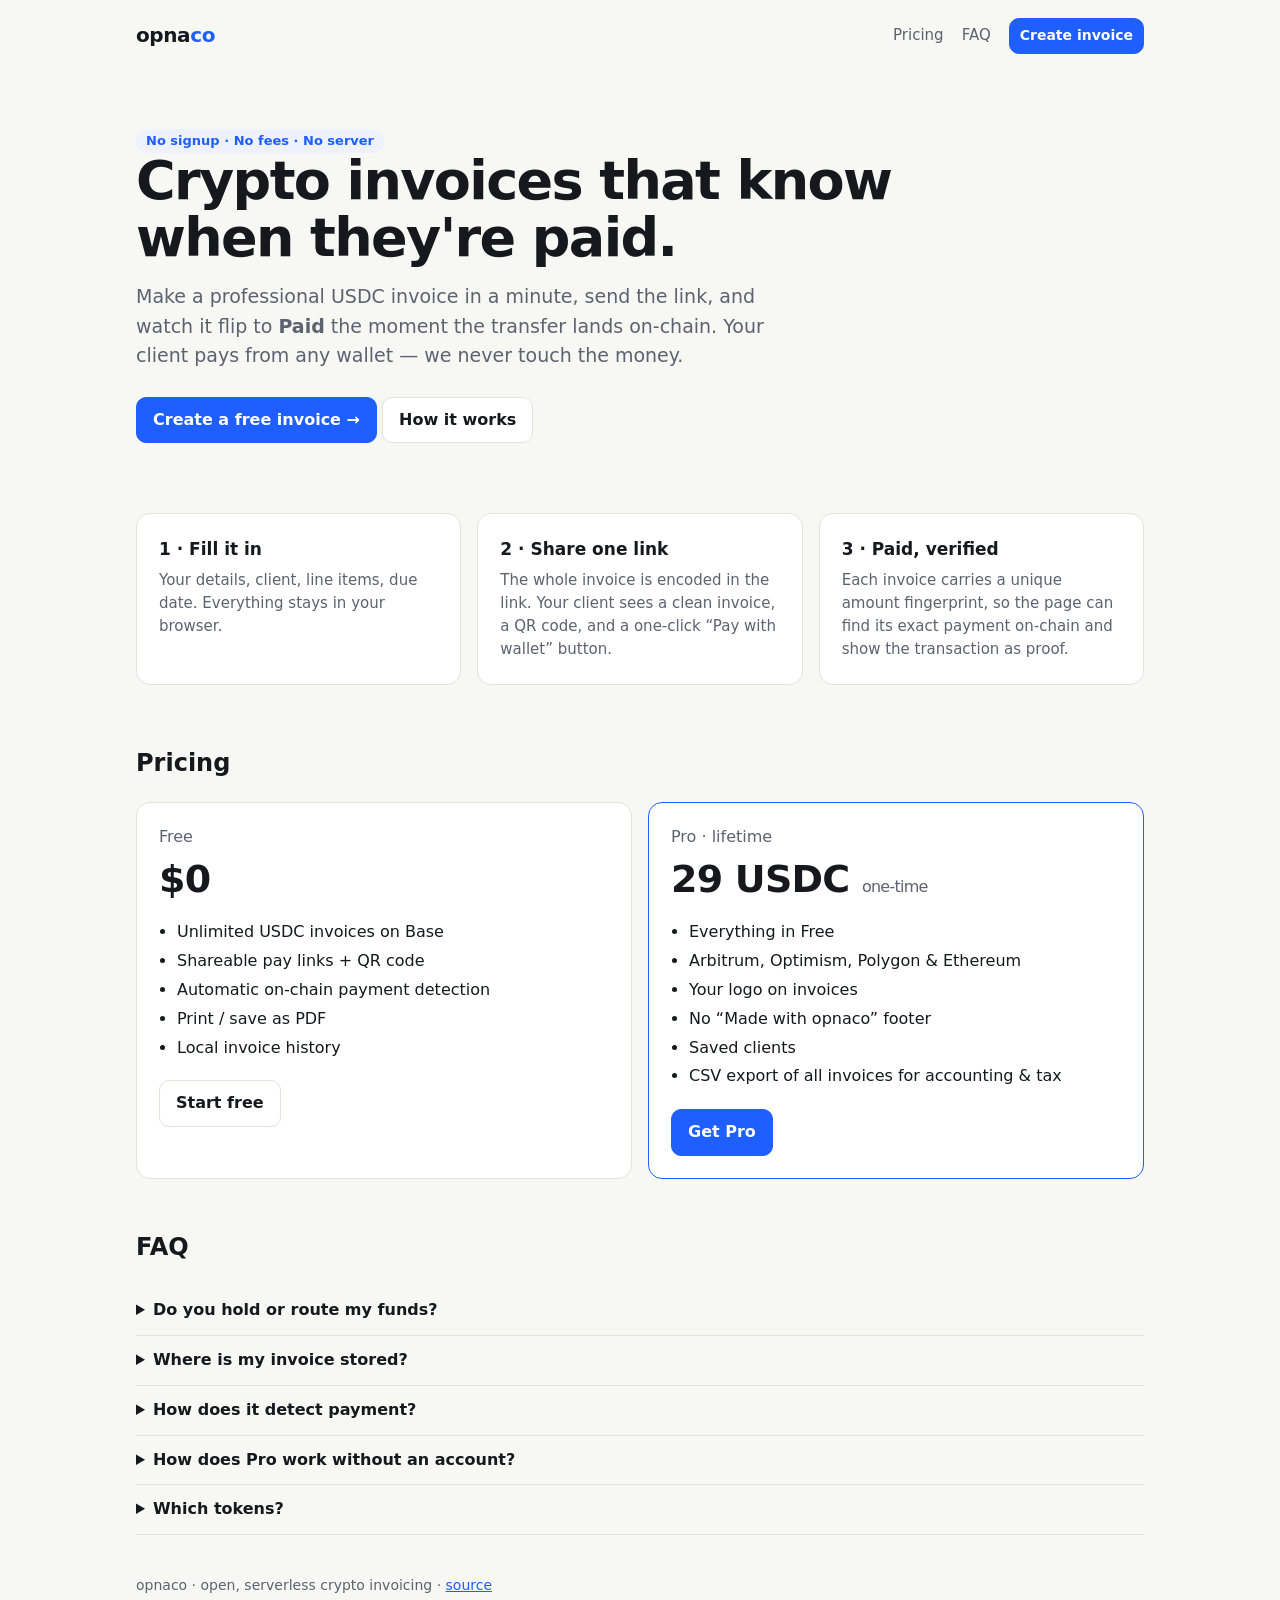
==== index.html @ 213681d4 "opnaco Invoice v1: serverless USDC invoices with on-chain payment detection Co-Authored-By: Claude O" ====
<!doctype html>
<html lang="en">
<head>
<meta charset="utf-8"><meta name="viewport" content="width=device-width,initial-scale=1">
<title>opnaco Invoice — crypto invoices that know when they're paid</title>
<meta name="description" content="Free USDC invoice generator for freelancers and DAOs. Share a link, get paid on Base, Arbitrum, Optimism, Polygon or Ethereum, and see payment confirmed on-chain automatically. No signup, no server, no fees.">
<link rel="stylesheet" href="style.css">
<style>
  .hero { padding: 56px 0 40px; }
  .hero h1 { font-size: clamp(32px, 6vw, 54px); line-height: 1.05; letter-spacing: -0.03em; margin: 0 0 16px; max-width: 760px; }
  .hero p { font-size: 19px; color: var(--muted); max-width: 640px; margin: 0 0 26px; }
  .feats { display: grid; grid-template-columns: repeat(3, 1fr); gap: 16px; margin: 30px 0 60px; }
  .feats h3 { margin: 0 0 6px; font-size: 17px; }
  .feats p { margin: 0; color: var(--muted); font-size: 15px; }
  .plans { display: grid; grid-template-columns: 1fr 1fr; gap: 16px; }
  .plans ul { padding-left: 18px; margin: 12px 0 20px; } .plans li { margin: 4px 0; }
  .price { font-size: 38px; font-weight: 800; letter-spacing: -0.02em; }
  @media (max-width: 720px) { .feats, .plans { grid-template-columns: 1fr; } }
  details { border-bottom: 1px solid var(--line); padding: 12px 0; } summary { font-weight: 600; cursor: pointer; }
</style>
</head>
<body>
<div class="wrap">
  <header class="top"><a class="logo" href="./">opna<span>co</span></a><nav><a href="#pricing">Pricing</a><a href="#faq">FAQ</a><a class="btn primary sm" href="app.html">Create invoice</a></nav></header>

  <section class="hero">
    <span class="pill">No signup · No fees · No server</span>
    <h1>Crypto invoices that know when they're paid.</h1>
    <p>Make a professional USDC invoice in a minute, send the link, and watch it flip to <b>Paid</b> the moment the transfer lands on-chain. Your client pays from any wallet — we never touch the money.</p>
    <a class="btn primary" href="app.html">Create a free invoice →</a>
    <a class="btn" href="#how">How it works</a>
  </section>

  <section class="feats" id="how">
    <div class="card"><h3>1 · Fill it in</h3><p>Your details, client, line items, due date. Everything stays in your browser.</p></div>
    <div class="card"><h3>2 · Share one link</h3><p>The whole invoice is encoded in the link. Your client sees a clean invoice, a QR code, and a one-click “Pay with wallet” button.</p></div>
    <div class="card"><h3>3 · Paid, verified</h3><p>Each invoice carries a unique amount fingerprint, so the page can find its exact payment on-chain and show the transaction as proof.</p></div>
  </section>

  <section id="pricing">
    <h2>Pricing</h2>
    <div class="plans">
      <div class="card">
        <div class="muted">Free</div><div class="price">$0</div>
        <ul><li>Unlimited USDC invoices on Base</li><li>Shareable pay links + QR code</li><li>Automatic on-chain payment detection</li><li>Print / save as PDF</li><li>Local invoice history</li></ul>
        <a class="btn" href="app.html">Start free</a>
      </div>
      <div class="card" style="border-color: var(--accent)">
        <div class="muted">Pro · lifetime</div><div class="price">29 USDC <span class="muted" style="font-size:16px;font-weight:500">one-time</span></div>
        <ul><li>Everything in Free</li><li>Arbitrum, Optimism, Polygon & Ethereum</li><li>Your logo on invoices</li><li>No “Made with opnaco” footer</li><li>Saved clients</li><li>CSV export of all invoices for accounting & tax</li></ul>
        <a class="btn primary" href="app.html#pro">Get Pro</a>
      </div>
    </div>
  </section>

  <section id="faq" style="margin-top:50px">
    <h2>FAQ</h2>
    <details><summary>Do you hold or route my funds?</summary><p class="muted">No. Payments go straight from your client's wallet to yours. opnaco is a static web page; there is no backend that could touch money or data.</p></details>
    <details><summary>Where is my invoice stored?</summary><p class="muted">In the link itself (compressed into the URL fragment, which browsers never send to servers) and in your browser's local storage for your history.</p></details>
    <details><summary>How does it detect payment?</summary><p class="muted">Every invoice amount gets a tiny unique fingerprint in its last decimals (e.g. 1,500.003417 USDC). The page asks a public RPC node for USDC transfers to your address since the invoice was created and matches that exact amount.</p></details>
    <details><summary>How does Pro work without an account?</summary><p class="muted">Send 29 USDC to the opnaco treasury from any wallet, then paste the transaction hash. The app verifies it on-chain and unlocks Pro in that browser. Keep the hash — it's your license and works on any device.</p></details>
    <details><summary>Which tokens?</summary><p class="muted">Native USDC (Circle) on Base, Arbitrum, Optimism, Polygon and Ethereum.</p></details>
  </section>

  <footer class="foot">opnaco · open, serverless crypto invoicing · <a href="https://github.com/">source</a></footer>
</div>
</body>
</html>
---- style.css ----
:root {
  --bg: #f7f7f4; --surface: #ffffff; --ink: #16181d; --muted: #5d6270; --line: #e3e3dc;
  --accent: #1f5eff; --accent-ink: #ffffff; --ok: #0f8a4b; --warn: #b26a00; --soft: #eef2ff;
  --radius: 10px; --mono: ui-monospace, SFMono-Regular, Menlo, Consolas, monospace;
}
@media (prefers-color-scheme: dark) {
  :root:not([data-theme="light"]) {
    --bg: #0f1115; --surface: #171a21; --ink: #eceef3; --muted: #9aa1b2; --line: #2a2f3a;
    --accent: #6d95ff; --accent-ink: #0b0d12; --ok: #3ccf86; --warn: #f0a640; --soft: #1b2235;
  }
}
* { box-sizing: border-box; }
body { margin: 0; background: var(--bg); color: var(--ink); font: 16px/1.55 system-ui, -apple-system, "Segoe UI", Roboto, sans-serif; }
a { color: var(--accent); }
.wrap { max-width: 1040px; margin: 0 auto; padding: 0 16px; }
header.top { display: flex; align-items: center; justify-content: space-between; padding: 18px 0; gap: 12px; }
.logo { font-weight: 800; letter-spacing: -0.02em; font-size: 20px; color: var(--ink); text-decoration: none; }
.logo span { color: var(--accent); }
nav a { margin-left: 18px; color: var(--muted); text-decoration: none; font-size: 15px; }
nav a:hover { color: var(--ink); }
.btn { display: inline-flex; align-items: center; gap: 8px; border: 1px solid var(--line); background: var(--surface); color: var(--ink); padding: 10px 16px; border-radius: var(--radius); font: inherit; font-weight: 600; cursor: pointer; text-decoration: none; }
.btn.primary { background: var(--accent); border-color: var(--accent); color: var(--accent-ink); }
.btn:disabled { opacity: .5; cursor: not-allowed; }
.btn.sm { padding: 6px 10px; font-size: 14px; }
.card { background: var(--surface); border: 1px solid var(--line); border-radius: 14px; padding: 22px; }
.muted { color: var(--muted); }
.mono { font-family: var(--mono); font-size: 14px; word-break: break-all; }
.pill { display: inline-block; padding: 2px 10px; border-radius: 99px; font-size: 13px; font-weight: 600; background: var(--soft); color: var(--accent); }
.pill.ok { background: color-mix(in srgb, var(--ok) 15%, transparent); color: var(--ok); }
.pill.warn { background: color-mix(in srgb, var(--warn) 15%, transparent); color: var(--warn); }
label { display: block; font-size: 13px; font-weight: 600; color: var(--muted); margin: 12px 0 4px; }
input, textarea, select { width: 100%; padding: 9px 11px; border: 1px solid var(--line); border-radius: 8px; background: var(--bg); color: var(--ink); font: inherit; }
textarea { min-height: 70px; resize: vertical; }
.grid2 { display: grid; grid-template-columns: 1fr 1fr; gap: 16px; }
@media (max-width: 720px) { .grid2 { grid-template-columns: 1fr; } nav a { margin-left: 12px; } }
table { width: 100%; border-collapse: collapse; }
th, td { text-align: left; padding: 8px 6px; border-bottom: 1px solid var(--line); vertical-align: top; }
th { font-size: 13px; color: var(--muted); font-weight: 600; }
td.num, th.num { text-align: right; }
footer.foot { padding: 40px 0; color: var(--muted); font-size: 14px; }
.notice { padding: 12px 14px; border-radius: 10px; background: var(--soft); font-size: 15px; }
.err { color: #d33; }
dialog { border: 1px solid var(--line); border-radius: 14px; background: var(--surface); color: var(--ink); max-width: 520px; width: calc(100% - 32px); }
dialog::backdrop { background: rgba(0,0,0,.45); }
@media print { header.top, footer.foot, .noprint { display: none !important; } body { background: #fff; color: #000; } .card { border: none; padding: 0; } }
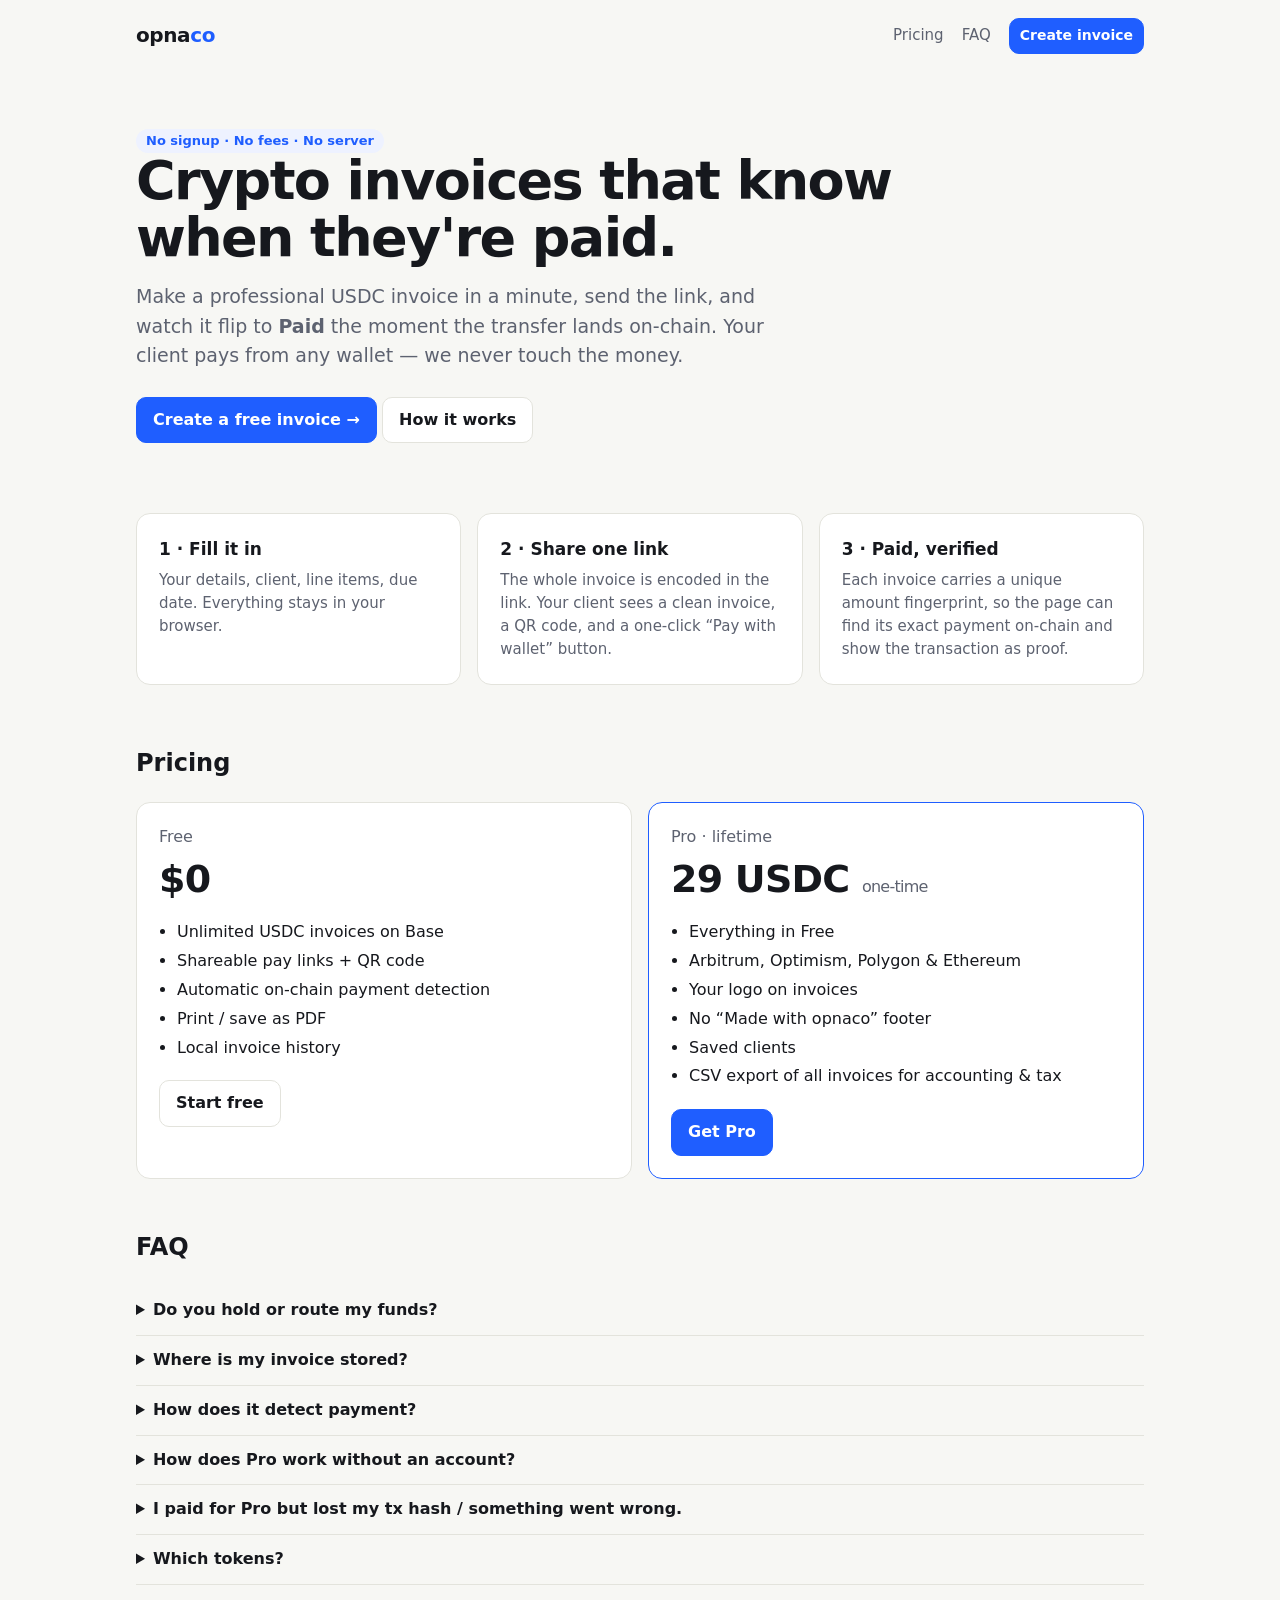
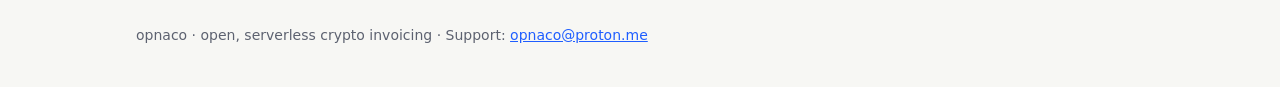
==== commit 207a199e: "Add opnaco@proton.me as support contact Co-Authored-By: Claude Opus 5.5 <noreply@anthropic.com>" ====
--- a/index.html
+++ b/index.html
@@ -59,10 +59,11 @@
     <details><summary>Where is my invoice stored?</summary><p class="muted">In the link itself (compressed into the URL fragment, which browsers never send to servers) and in your browser's local storage for your history.</p></details>
     <details><summary>How does it detect payment?</summary><p class="muted">Every invoice amount gets a tiny unique fingerprint in its last decimals (e.g. 1,500.003417 USDC). The page asks a public RPC node for USDC transfers to your address since the invoice was created and matches that exact amount.</p></details>
     <details><summary>How does Pro work without an account?</summary><p class="muted">Send 29 USDC to the opnaco treasury from any wallet, then paste the transaction hash. The app verifies it on-chain and unlocks Pro in that browser. Keep the hash — it's your license and works on any device.</p></details>
+    <details><summary>I paid for Pro but lost my tx hash / something went wrong.</summary><p class="muted">Email <a href="mailto:opnaco@proton.me">opnaco@proton.me</a> with the wallet address you paid from and we'll find it on-chain.</p></details>
     <details><summary>Which tokens?</summary><p class="muted">Native USDC (Circle) on Base, Arbitrum, Optimism, Polygon and Ethereum.</p></details>
   </section>
 
-  <footer class="foot">opnaco · open, serverless crypto invoicing · <a href="https://github.com/">source</a></footer>
+  <footer class="foot">opnaco · open, serverless crypto invoicing · Support: <a href="mailto:opnaco@proton.me">opnaco@proton.me</a></footer>
 </div>
 </body>
 </html>
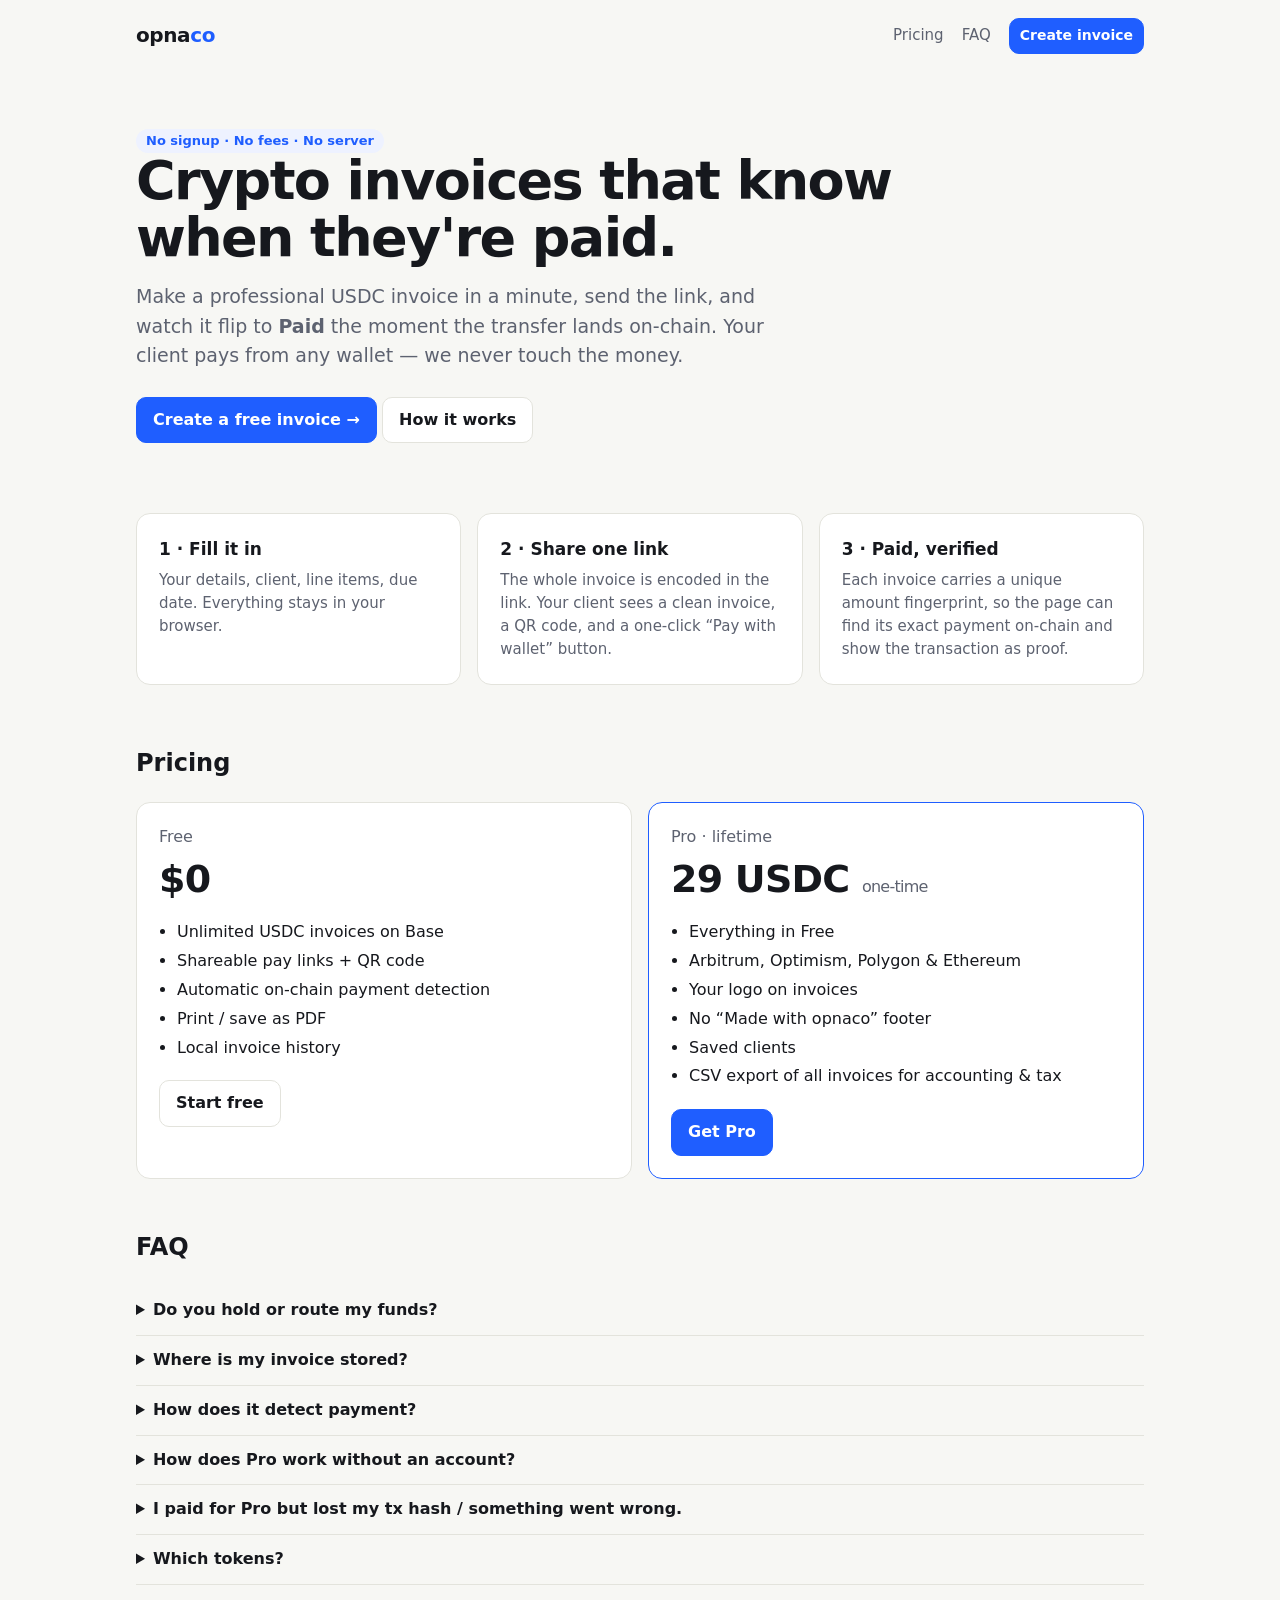
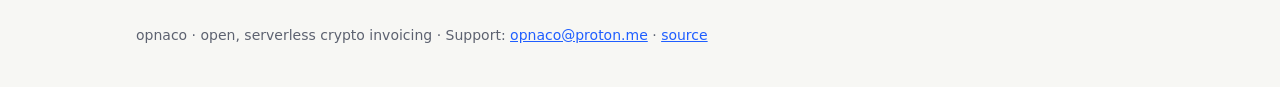
==== commit 2800b113: "Link source repo; disable Jekyll Co-Authored-By: Claude Opus 5.5 <noreply@anthropic.com>" ====
--- a/index.html
+++ b/index.html
@@ -63,7 +63,7 @@
     <details><summary>Which tokens?</summary><p class="muted">Native USDC (Circle) on Base, Arbitrum, Optimism, Polygon and Ethereum.</p></details>
   </section>
 
-  <footer class="foot">opnaco · open, serverless crypto invoicing · Support: <a href="mailto:opnaco@proton.me">opnaco@proton.me</a></footer>
+  <footer class="foot">opnaco · open, serverless crypto invoicing · Support: <a href="mailto:opnaco@proton.me">opnaco@proton.me</a> · <a href="https://github.com/Opnaco/opnaco.github.io">source</a></footer>
 </div>
 </body>
 </html>
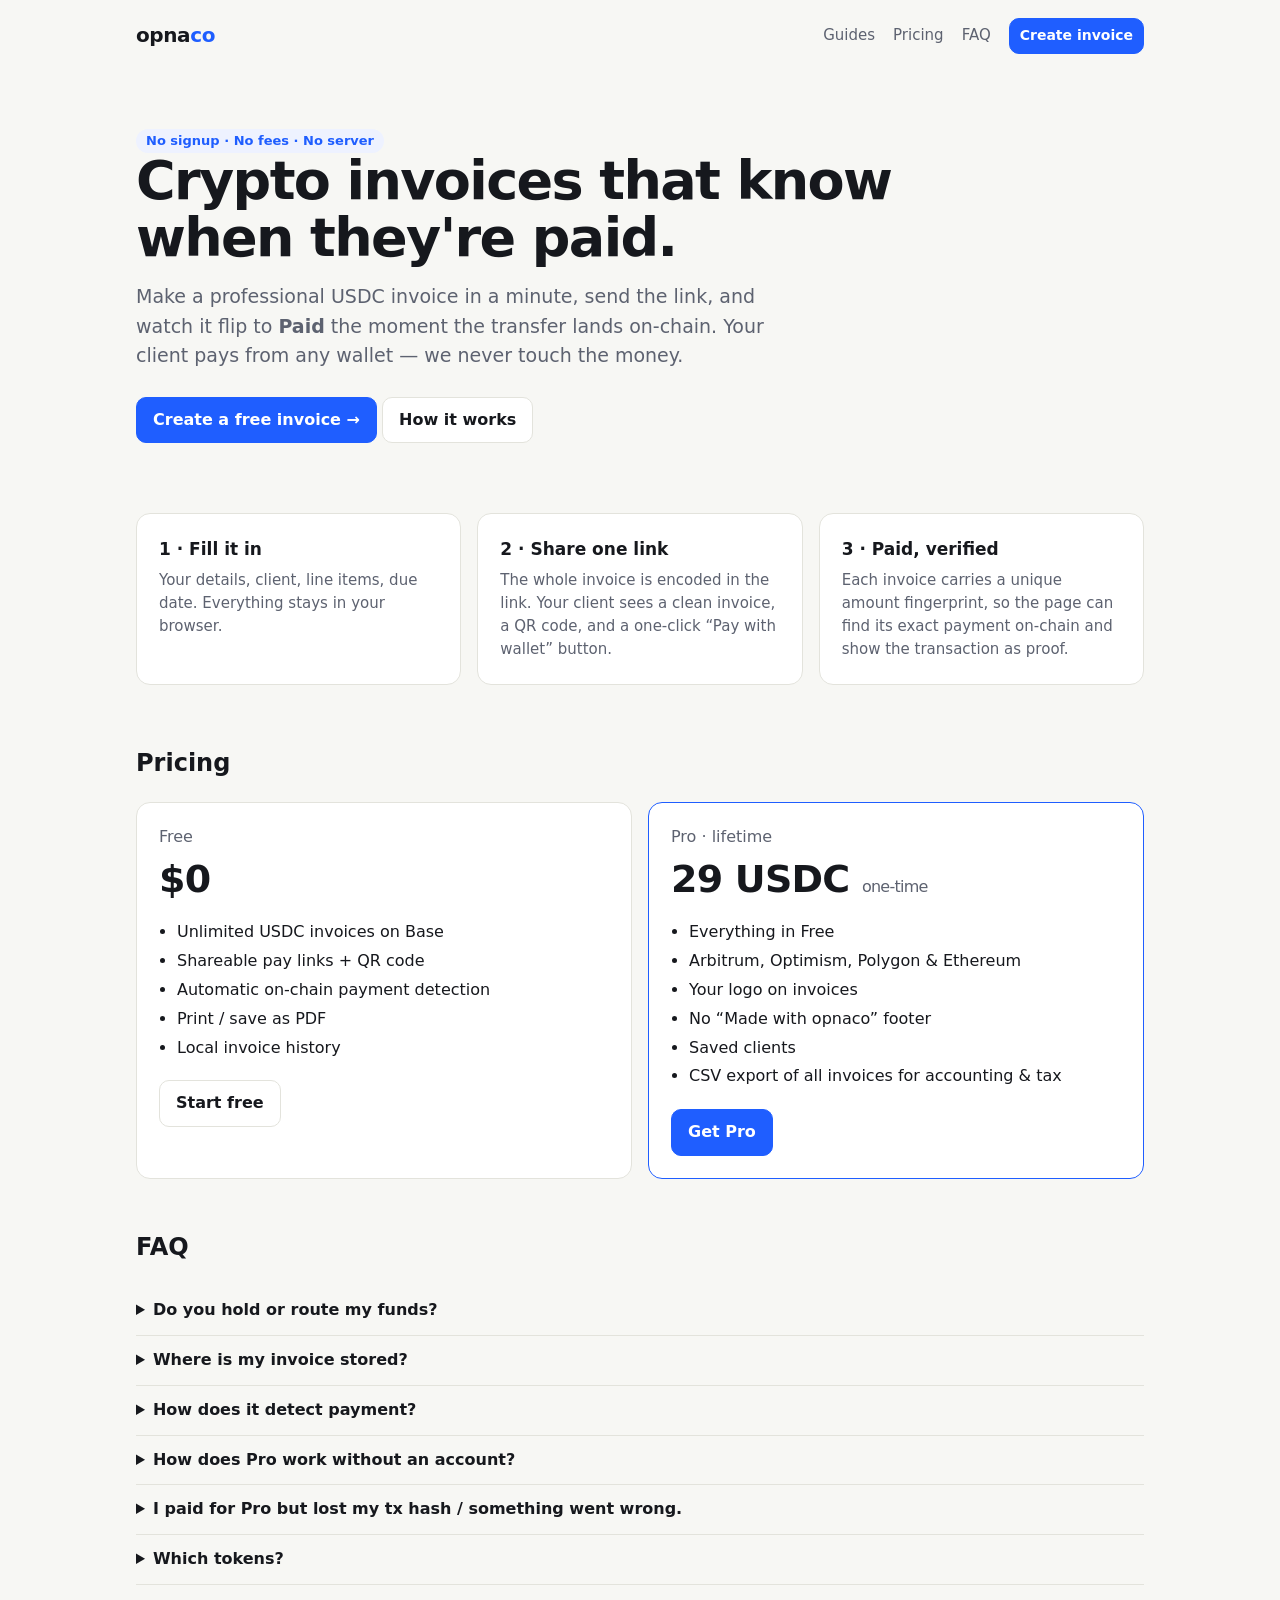
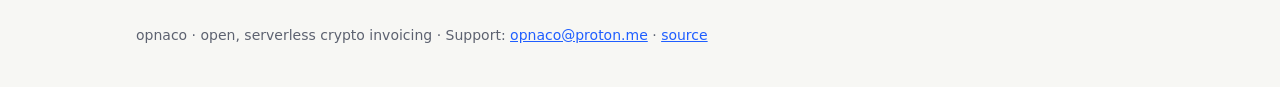
==== commit 704de1d1: "Add USDC invoicing guides, sitemap and robots.txt Co-Authored-By: Claude Opus 5.5 <noreply@anthropic" ====
--- a/index.html
+++ b/index.html
@@ -21,7 +21,7 @@
 </head>
 <body>
 <div class="wrap">
-  <header class="top"><a class="logo" href="./">opna<span>co</span></a><nav><a href="#pricing">Pricing</a><a href="#faq">FAQ</a><a class="btn primary sm" href="app.html">Create invoice</a></nav></header>
+  <header class="top"><a class="logo" href="./">opna<span>co</span></a><nav><a href="guides/">Guides</a><a href="#pricing">Pricing</a><a href="#faq">FAQ</a><a class="btn primary sm" href="app.html">Create invoice</a></nav></header>
 
   <section class="hero">
     <span class="pill">No signup · No fees · No server</span>
